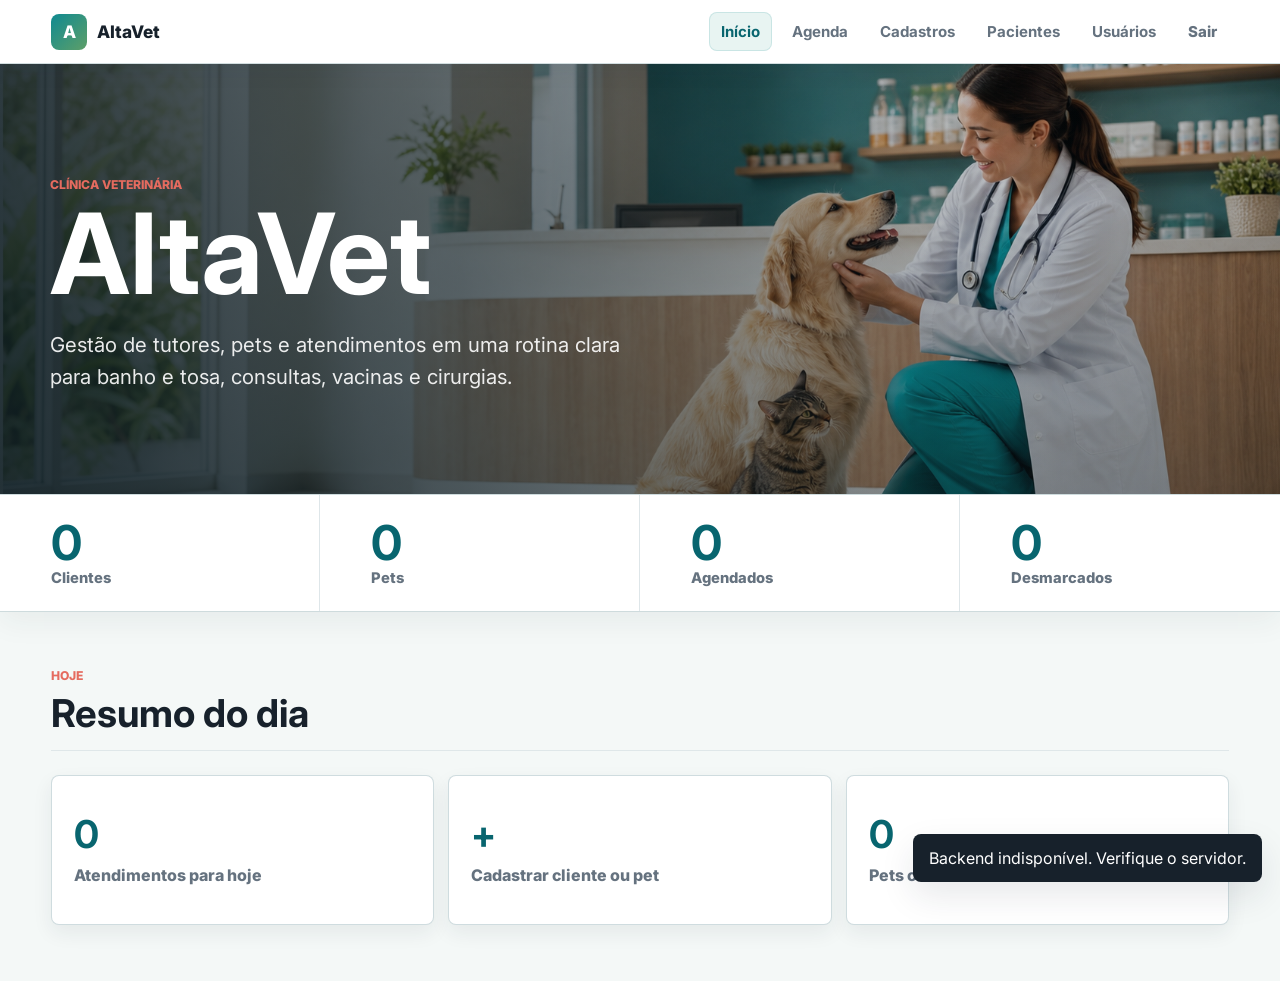
==== index.html @ d5cf708b "Add branded calendar date picker to agenda" ====
<!doctype html>
<html lang="pt-BR">
  <head>
    <meta charset="utf-8" />
    <meta name="viewport" content="width=device-width, initial-scale=1" />
    <title>Clínica AltaVet</title>
    <link rel="preconnect" href="https://fonts.googleapis.com" />
    <link rel="preconnect" href="https://fonts.gstatic.com" crossorigin />
    <link href="https://fonts.googleapis.com/css2?family=Inter:wght@400;500;600;700;800&display=swap" rel="stylesheet" />
    <link rel="stylesheet" href="/styles.css?v=20260717-branded-datepicker" />
  </head>
  <body>
    <header class="topbar">
      <a class="brand" href="#dashboard" data-nav="dashboard" aria-label="Clínica AltaVet">
        <span class="brand-mark">A</span>
        <span>AltaVet</span>
      </a>
      <nav class="nav" aria-label="Navegação principal">
        <a href="#dashboard" data-nav="dashboard">Início</a>
        <a href="#agenda" data-nav="agenda">Agenda</a>
        <a href="#cadastros" data-nav="cadastros">Cadastros</a>
        <a href="#pacientes" data-nav="pacientes">Pacientes</a>
        <a href="#usuarios" data-nav="usuarios">Usuários</a>
        <button class="nav-button" type="button" id="logoutButton">Sair</button>
      </nav>
    </header>

    <main>
      <section class="app-page is-active" id="dashboard" data-page="dashboard">
        <div class="dashboard-hero">
          <img src="/assets/clinica-hero.png" alt="Recepção de clínica veterinária com veterinária, cão e gato" />
          <div class="dashboard-copy">
            <p class="eyebrow">Clínica Veterinária</p>
            <h1>AltaVet</h1>
            <p>Gestão de tutores, pets e atendimentos em uma rotina clara para banho e tosa, consultas, vacinas e cirurgias.</p>
          </div>
        </div>

        <section class="summary-band" aria-label="Resumo da clínica">
          <div class="metric">
            <strong id="totalClientes">0</strong>
            <span>Clientes</span>
          </div>
          <div class="metric">
            <strong id="totalPets">0</strong>
            <span>Pets</span>
          </div>
          <div class="metric">
            <strong id="totalAgendados">0</strong>
            <span>Agendados</span>
          </div>
          <div class="metric">
            <strong id="totalCancelados">0</strong>
            <span>Desmarcados</span>
          </div>
        </section>

        <section class="workspace">
          <div class="section-heading">
            <p class="eyebrow">Hoje</p>
            <h2>Resumo do dia</h2>
          </div>
          <div class="dashboard-grid">
            <button class="dashboard-tile" type="button" data-open-page="agenda">
              <strong id="todayAppointments">0</strong>
              <span>Atendimentos para hoje</span>
            </button>
            <button class="dashboard-tile" type="button" data-open-page="cadastros">
              <strong>+</strong>
              <span>Cadastrar cliente ou pet</span>
            </button>
            <button class="dashboard-tile" type="button" data-open-page="pacientes">
              <strong id="petsWithHistory">0</strong>
              <span>Pets com histórico</span>
            </button>
          </div>
        </section>
      </section>

      <section class="app-page" id="agenda" data-page="agenda">
        <section class="workspace">
          <div class="section-heading">
            <p class="eyebrow">Atendimentos</p>
            <h2>Agenda</h2>
          </div>

          <div class="app-grid">
            <form class="panel form-panel" id="appointmentForm">
              <div class="panel-head">
                <h3>Novo agendamento</h3>
                <span class="pill">Agenda</span>
              </div>

              <label>
                Pet
                <select id="appointmentPet" required></select>
              </label>

              <div class="field-row">
                <label>
                  Serviço
                  <select id="appointmentType" required>
                    <option value="Banho e tosa">Banho e tosa</option>
                    <option value="Consulta">Consulta</option>
                    <option value="Vacina">Vacina</option>
                    <option value="Cirurgia">Cirurgia</option>
                  </select>
                </label>
                <label>
                  Data
                  <input id="appointmentDate" type="date" required />
                </label>
              </div>

              <div class="field-row">
                <label>
                  Horário
                  <input id="appointmentTime" type="time" required />
                </label>
                <label>
                  Profissional
                  <input id="appointmentProfessional" type="text" placeholder="Luiz Wagner Krieger Amorim" />
                </label>
              </div>

              <label>
                Observações
                <textarea id="appointmentNotes" rows="3" placeholder="Ex.: vacina V10, retorno pós-cirúrgico, tosa higiênica"></textarea>
              </label>

              <button class="primary-button" type="submit">Marcar atendimento</button>
            </form>

            <div class="panel list-panel">
              <div class="panel-head">
                <div>
                  <h3>Agenda do dia</h3>
                  <div class="date-field inline-date" id="agendaDatePicker">
                    <span class="date-label">Data</span>
                    <button class="date-trigger" type="button" id="agendaDateTrigger" aria-haspopup="dialog" aria-expanded="false">
                      <span id="agendaDateText">--/--/----</span>
                      <span class="date-trigger-icon" aria-hidden="true"></span>
                    </button>
                    <input id="agendaDate" type="hidden" />
                    <div class="date-popover" id="agendaDatePopover" hidden>
                      <div class="date-popover-head">
                        <button type="button" class="date-nav-button" data-calendar-nav="prev" aria-label="MÃªs anterior">‹</button>
                        <strong id="agendaCalendarMonth"></strong>
                        <button type="button" class="date-nav-button" data-calendar-nav="next" aria-label="PrÃ³ximo mÃªs">›</button>
                      </div>
                      <div class="date-weekdays" aria-hidden="true">
                        <span>Dom</span>
                        <span>Seg</span>
                        <span>Ter</span>
                        <span>Qua</span>
                        <span>Qui</span>
                        <span>Sex</span>
                        <span>SÃ¡b</span>
                      </div>
                      <div class="date-days" id="agendaCalendarDays"></div>
                    </div>
                  </div>
                </div>
                <div class="segmented" role="tablist" aria-label="Filtro de agenda">
                  <button class="is-active" type="button" data-filter="ativos">Ativos</button>
                  <button type="button" data-filter="todos">Todos</button>
                </div>
              </div>
              <div class="appointments" id="appointmentsList"></div>
            </div>
          </div>
        </section>
      </section>

      <section class="app-page" id="cadastros" data-page="cadastros">
        <section class="workspace alt">
          <div class="section-heading">
            <p class="eyebrow">Tutores e pacientes</p>
            <h2>Cadastros</h2>
          </div>

          <div class="app-grid">
            <form class="panel form-panel" id="clientForm">
              <div class="panel-head">
                <h3>Cadastrar cliente</h3>
                <span class="pill coral">Tutor</span>
              </div>

              <label>
                Nome do tutor
                <input id="clientName" type="text" required placeholder="Nome completo" />
              </label>

              <div class="field-row">
                <label>
                  Telefone
                  <input id="clientPhone" type="tel" required placeholder="(00) 00000-0000" />
                </label>
                <label>
                  E-mail
                  <input id="clientEmail" type="email" placeholder="cliente@email.com" />
                </label>
              </div>

              <label>
                Endereço
                <input id="clientAddress" type="text" placeholder="Rua, número, bairro" />
              </label>

              <button class="primary-button" type="submit">Salvar cliente</button>
            </form>

            <form class="panel form-panel" id="petForm">
              <div class="panel-head">
                <h3>Cadastrar pet</h3>
                <span class="pill green">Paciente</span>
              </div>

              <label>
                Tutor
                <select id="petOwner" required></select>
              </label>

              <div class="field-row">
                <label>
                  Nome do pet
                  <input id="petName" type="text" required placeholder="Nome" />
                </label>
                <label>
                  Espécie
                  <select id="petSpecies" required>
                    <option value="Cão">Cão</option>
                    <option value="Gato">Gato</option>
                    <option value="Ave">Ave</option>
                    <option value="Outro">Outro</option>
                  </select>
                </label>
              </div>

              <div class="field-row">
                <label>
                  Raça
                  <input id="petBreed" type="text" placeholder="SRD, Poodle, Persa..." />
                </label>
                <label>
                  Idade
                  <input id="petAge" type="number" min="0" max="80" placeholder="0" />
                </label>
              </div>

              <label>
                Observações clínicas
                <textarea id="petNotes" rows="3" placeholder="Alergias, medicações, comportamento"></textarea>
              </label>

              <button class="primary-button" type="submit">Salvar pet</button>
            </form>
          </div>
        </section>
      </section>

      <section class="app-page" id="pacientes" data-page="pacientes">
        <section class="workspace">
          <div class="section-heading">
            <p class="eyebrow">Relacionamentos</p>
            <h2>Clientes e pets vinculados</h2>
          </div>
          <div class="patient-toolbar">
            <label>
              Pesquisar
              <input id="patientSearch" type="search" placeholder="Buscar por pet, tutor, telefone, espécie..." />
            </label>
            <span id="patientCount" class="patient-count">0 Pets</span>
          </div>
          <div class="directory" id="directoryList"></div>
          <div class="pagination" id="patientPagination"></div>
        </section>
      </section>

      <section class="app-page" id="usuarios" data-page="usuarios">
        <section class="workspace alt">
          <div class="section-heading">
            <p class="eyebrow">Acesso seguro</p>
            <h2>Usuários</h2>
          </div>

          <div class="app-grid">
            <form class="panel form-panel" id="userForm">
              <div class="panel-head">
                <h3>Criar usuário</h3>
                <span class="pill">MFA</span>
              </div>

              <label>
                Usuário
                <input id="newUsername" type="text" required autocomplete="off" placeholder="ex.: recepcao" />
              </label>

              <label>
                Senha temporária
                <input id="newUserPassword" type="password" required minlength="8" autocomplete="new-password" placeholder="mínimo 8 caracteres" />
              </label>

              <p class="form-note">No primeiro login, esse usuário deverá escanear o QR Code em um aplicativo Authenticator.</p>

              <button class="primary-button" type="submit">Criar usuário</button>
            </form>

            <div class="panel list-panel">
              <div class="panel-head">
                <h3>Usuários cadastrados</h3>
                <span class="pill green">Acesso</span>
              </div>
              <div class="users-list" id="usersList"></div>
            </div>
          </div>
        </section>
      </section>
    </main>

    <div class="toast" id="toast" role="status" aria-live="polite"></div>

    <script src="/app.js?v=20260717-branded-datepicker"></script>
  </body>
</html>
---- styles.css ----
:root {
  --ink: #17212b;
  --muted: #65727f;
  --line: #d9e2e5;
  --paper: #fbfdfc;
  --panel: #ffffff;
  --teal: #0f8a91;
  --teal-dark: #08656f;
  --coral: #e56b5f;
  --green: #5e9f68;
  --gold: #d89b36;
  --shadow: 0 14px 34px rgba(26, 44, 58, 0.1);
  --shadow-soft: 0 8px 20px rgba(26, 44, 58, 0.07);
}

* {
  box-sizing: border-box;
}

html {
  scroll-behavior: smooth;
}

body {
  margin: 0;
  min-width: 320px;
  color: var(--ink);
  background: #f4f8f7;
  font-family: Inter, system-ui, -apple-system, BlinkMacSystemFont, "Segoe UI", sans-serif;
}

button,
input,
select,
textarea {
  font: inherit;
}

button,
a {
  -webkit-tap-highlight-color: transparent;
}

.topbar {
  position: sticky;
  top: 0;
  z-index: 10;
  display: flex;
  align-items: center;
  justify-content: space-between;
  gap: 20px;
  padding: 12px clamp(18px, 4vw, 56px);
  background: rgba(255, 255, 255, 0.94);
  border-bottom: 1px solid rgba(198, 213, 216, 0.78);
  backdrop-filter: blur(18px);
  box-shadow: 0 8px 22px rgba(26, 44, 58, 0.05);
}

.brand,
.nav a,
.primary-link,
.secondary-link {
  color: inherit;
  text-decoration: none;
}

.brand {
  display: inline-flex;
  align-items: center;
  gap: 10px;
  font-weight: 800;
  font-size: 1.08rem;
  letter-spacing: 0;
}

.brand-mark {
  display: grid;
  width: 36px;
  height: 36px;
  place-items: center;
  color: #fff;
  background: linear-gradient(135deg, var(--teal), var(--green));
  border-radius: 8px;
}

.nav {
  display: flex;
  align-items: center;
  flex-wrap: wrap;
  gap: 8px;
  color: var(--muted);
  font-size: 0.94rem;
  font-weight: 700;
}

.nav a {
  min-height: 38px;
  display: inline-flex;
  align-items: center;
  padding: 10px 12px;
  border-radius: 8px;
}

.nav-button {
  min-height: 38px;
  padding: 0 12px;
  color: var(--muted);
  background: transparent;
  border: 0;
  border-radius: 8px;
  font-weight: 800;
  cursor: pointer;
}

.nav a:hover,
.nav a.is-active,
.nav-button:hover {
  color: var(--teal-dark);
  background: #e8f4f2;
}

.nav a.is-active {
  box-shadow: inset 0 0 0 1px rgba(15, 138, 145, 0.14);
}

.app-page {
  display: none;
}

.app-page.is-active {
  display: block;
}

.app-page:not(#dashboard) {
  min-height: calc(100vh - 65px);
  background:
    linear-gradient(180deg, rgba(248, 251, 250, 0.9), rgba(248, 251, 250, 0.78)),
    url("/assets/clinica-hero.png") center / cover no-repeat;
}

.dashboard-hero {
  position: relative;
  min-height: 430px;
  overflow: hidden;
  isolation: isolate;
}

.dashboard-hero img {
  position: absolute;
  inset: 0;
  width: 100%;
  height: 100%;
  object-fit: cover;
  object-position: center;
  z-index: -2;
}

.dashboard-hero::after {
  position: absolute;
  inset: 0;
  z-index: -1;
  content: "";
  background:
    linear-gradient(90deg, rgba(12, 27, 33, 0.86) 0%, rgba(12, 27, 33, 0.62) 36%, rgba(12, 27, 33, 0.18) 72%),
    linear-gradient(0deg, rgba(12, 27, 33, 0.3), rgba(12, 27, 33, 0.02));
}

.dashboard-copy {
  position: relative;
  z-index: 1;
  display: flex;
  min-height: inherit;
  width: min(1180px, calc(100% - 36px));
  margin: 0 auto;
  padding: 84px 0 72px;
  flex-direction: column;
  justify-content: center;
  align-items: flex-start;
  color: #fff;
}

.eyebrow {
  margin: 0 0 10px;
  color: var(--coral);
  font-size: 0.76rem;
  font-weight: 800;
  letter-spacing: 0;
  text-transform: uppercase;
}

.dashboard-copy h1 {
  margin: 0;
  max-width: 620px;
  font-size: clamp(3.2rem, 10vw, 7rem);
  line-height: 0.92;
  letter-spacing: 0;
}

.dashboard-copy p:not(.eyebrow) {
  max-width: 600px;
  margin: 24px 0 0;
  color: rgba(255, 255, 255, 0.9);
  font-size: clamp(1.05rem, 2vw, 1.28rem);
  line-height: 1.55;
}

.primary-link,
.secondary-link,
.primary-button,
.ghost-button,
.danger-button {
  display: inline-flex;
  min-height: 44px;
  align-items: center;
  justify-content: center;
  padding: 0 18px;
  border: 0;
  border-radius: 8px;
  font-weight: 800;
  cursor: pointer;
}

.primary-link,
.primary-button {
  color: #fff;
  background: var(--teal);
}

.primary-link:hover,
.primary-button:hover {
  background: var(--teal-dark);
}

.secondary-link {
  color: #fff;
  border: 1px solid rgba(255, 255, 255, 0.5);
  background: rgba(255, 255, 255, 0.12);
}

.summary-band {
  display: grid;
  grid-template-columns: repeat(4, minmax(0, 1fr));
  gap: 0;
  background: #fff;
  border-block: 1px solid rgba(198, 213, 216, 0.85);
  box-shadow: 0 10px 28px rgba(26, 44, 58, 0.06);
}

.dashboard-grid {
  display: grid;
  width: min(1180px, 100%);
  margin: 0 auto;
  grid-template-columns: repeat(3, minmax(0, 1fr));
  gap: 14px;
}

.dashboard-tile {
  display: grid;
  min-height: 150px;
  align-content: center;
  gap: 12px;
  padding: 22px;
  color: var(--ink);
  background: #fff;
  border: 1px solid rgba(202, 217, 220, 0.9);
  border-radius: 8px;
  box-shadow: var(--shadow-soft);
  text-align: left;
  cursor: pointer;
  transition: transform 160ms ease, border-color 160ms ease, box-shadow 160ms ease;
}

.dashboard-tile:hover {
  border-color: var(--teal);
  box-shadow: var(--shadow);
  transform: translateY(-2px);
}

.dashboard-tile strong {
  color: var(--teal-dark);
  font-size: 2.4rem;
  line-height: 1;
}

.dashboard-tile span {
  color: var(--muted);
  font-weight: 800;
  line-height: 1.25;
}

.metric {
  padding: 24px clamp(18px, 4vw, 56px);
  background: #fff;
  border-right: 1px solid rgba(217, 226, 229, 0.86);
}

.metric:last-child {
  border-right: 0;
}

.metric strong {
  display: block;
  color: var(--teal-dark);
  font-size: clamp(2rem, 4vw, 3rem);
  line-height: 1;
}

.metric span {
  color: var(--muted);
  font-size: 0.92rem;
  font-weight: 800;
  line-height: 1.25;
}

.workspace {
  padding: 56px clamp(18px, 4vw, 56px);
}

.app-page:not(#dashboard) .workspace {
  width: min(1240px, calc(100% - 28px));
  margin: 24px auto;
  padding: 36px clamp(16px, 3vw, 34px);
  background: rgba(255, 255, 255, 0.9);
  border: 1px solid rgba(203, 217, 220, 0.92);
  border-radius: 8px;
  box-shadow: 0 18px 56px rgba(26, 44, 58, 0.11);
  backdrop-filter: blur(12px);
}

.workspace.compact {
  padding-block: 34px;
}

.workspace.alt {
  background: #eef6f3;
  border-block: 1px solid var(--line);
}

.app-page:not(#dashboard) .workspace.alt {
  background: rgba(247, 252, 250, 0.88);
  border: 1px solid rgba(217, 226, 229, 0.9);
}

.section-heading {
  width: min(1180px, 100%);
  margin: 0 auto 24px;
  padding-bottom: 16px;
  border-bottom: 1px solid rgba(217, 226, 229, 0.76);
}

.section-heading h2 {
  margin: 0;
  font-size: clamp(1.75rem, 3vw, 2.55rem);
  letter-spacing: 0;
  line-height: 1.05;
}

.app-grid {
  display: grid;
  width: min(1180px, 100%);
  margin: 0 auto;
  grid-template-columns: minmax(320px, 0.9fr) minmax(360px, 1.1fr);
  gap: 18px;
  align-items: start;
}

.panel {
  background: var(--panel);
  border: 1px solid rgba(202, 217, 220, 0.95);
  border-radius: 8px;
  box-shadow: var(--shadow-soft);
}

.form-panel,
.list-panel {
  padding: 22px;
}

.panel-head {
  display: flex;
  align-items: center;
  justify-content: space-between;
  gap: 12px;
  margin-bottom: 18px;
}

.panel-head h3 {
  margin: 0;
  font-size: 1.05rem;
  line-height: 1.25;
}

.inline-date {
  max-width: 220px;
  margin-top: 10px;
}

.date-field {
  position: relative;
  display: grid;
  gap: 7px;
}

.date-label {
  color: #344452;
  font-size: 0.86rem;
  font-weight: 800;
  line-height: 1.25;
}

.date-trigger {
  display: inline-flex;
  width: 100%;
  min-height: 44px;
  align-items: center;
  justify-content: space-between;
  gap: 12px;
  padding: 0 12px;
  color: var(--ink);
  background: #fbfdfc;
  border: 1px solid #cbdadd;
  border-radius: 8px;
  font-weight: 800;
  cursor: pointer;
  transition: border-color 160ms ease, box-shadow 160ms ease, background 160ms ease;
}

.date-trigger:hover,
.date-trigger[aria-expanded="true"] {
  background: #fff;
  border-color: var(--teal);
  box-shadow: 0 0 0 3px rgba(15, 138, 145, 0.14);
}

.date-trigger-icon {
  position: relative;
  width: 18px;
  height: 18px;
  border: 2px solid var(--teal-dark);
  border-top-width: 4px;
  border-radius: 5px;
  opacity: 0.9;
}

.date-trigger-icon::before,
.date-trigger-icon::after {
  position: absolute;
  top: -7px;
  width: 2px;
  height: 6px;
  content: "";
  background: var(--teal-dark);
  border-radius: 999px;
}

.date-trigger-icon::before {
  left: 3px;
}

.date-trigger-icon::after {
  right: 3px;
}

.date-popover {
  position: absolute;
  top: calc(100% + 8px);
  left: 0;
  z-index: 30;
  width: 292px;
  padding: 14px;
  background: rgba(255, 255, 255, 0.98);
  border: 1px solid rgba(202, 217, 220, 0.96);
  border-radius: 8px;
  box-shadow: 0 18px 44px rgba(26, 44, 58, 0.16);
}

.date-popover-head {
  display: grid;
  grid-template-columns: 34px 1fr 34px;
  align-items: center;
  gap: 8px;
  margin-bottom: 12px;
}

.date-popover-head strong {
  color: var(--ink);
  font-size: 0.94rem;
  text-align: center;
  text-transform: capitalize;
}

.date-nav-button {
  min-height: 34px;
  color: var(--teal-dark);
  background: #e8f4f2;
  border: 1px solid transparent;
  border-radius: 8px;
  font-size: 1.18rem;
  font-weight: 800;
  cursor: pointer;
}

.date-nav-button:hover {
  border-color: #b8d8d4;
  background: #dff0ed;
}

.date-weekdays,
.date-days {
  display: grid;
  grid-template-columns: repeat(7, 1fr);
  gap: 4px;
}

.date-weekdays {
  margin-bottom: 6px;
  color: var(--muted);
  font-size: 0.72rem;
  font-weight: 800;
  text-align: center;
  text-transform: uppercase;
}

.date-day {
  min-height: 34px;
  color: var(--ink);
  background: transparent;
  border: 1px solid transparent;
  border-radius: 8px;
  font-size: 0.84rem;
  font-weight: 700;
  cursor: pointer;
}

.date-day:hover {
  color: var(--teal-dark);
  background: #e8f4f2;
}

.date-day.is-today {
  border-color: rgba(15, 138, 145, 0.34);
}

.date-day.is-selected {
  color: #fff;
  background: var(--teal);
  border-color: var(--teal);
  box-shadow: 0 8px 18px rgba(15, 138, 145, 0.24);
}

.date-day.is-muted {
  color: #9aa6ad;
}

.pill {
  display: inline-flex;
  min-height: 28px;
  align-items: center;
  padding: 0 10px;
  color: #fff;
  background: var(--teal);
  border-radius: 999px;
  font-size: 0.76rem;
  font-weight: 800;
  text-transform: uppercase;
}

.pill.coral {
  background: var(--coral);
}

.pill.green {
  background: var(--green);
}

form {
  display: grid;
  gap: 14px;
}

label {
  display: grid;
  gap: 7px;
  color: #344452;
  font-size: 0.86rem;
  font-weight: 800;
  line-height: 1.25;
}

input,
select,
textarea {
  width: 100%;
  min-height: 44px;
  color: var(--ink);
  background: #fbfdfc;
  border: 1px solid #cbdadd;
  border-radius: 8px;
  outline: 0;
  padding: 10px 12px;
  transition: border-color 160ms ease, box-shadow 160ms ease, background 160ms ease;
}

textarea {
  min-height: 86px;
  resize: vertical;
}

input:focus,
select:focus,
textarea:focus {
  background: #fff;
  border-color: var(--teal);
  box-shadow: 0 0 0 3px rgba(15, 138, 145, 0.16);
}

.field-row {
  display: grid;
  grid-template-columns: repeat(2, minmax(0, 1fr));
  gap: 12px;
}

.segmented {
  display: inline-grid;
  grid-template-columns: repeat(2, 1fr);
  min-width: 150px;
  padding: 4px;
  background: #eef4f5;
  border: 1px solid var(--line);
  border-radius: 8px;
}

.segmented button {
  min-height: 32px;
  border: 0;
  color: var(--muted);
  background: transparent;
  border-radius: 6px;
  font-size: 0.8rem;
  font-weight: 800;
  cursor: pointer;
}

.segmented button.is-active {
  color: var(--teal-dark);
  background: #fff;
  box-shadow: 0 4px 12px rgba(23, 33, 43, 0.1);
}

.appointments,
.directory,
.users-list {
  display: grid;
  gap: 12px;
}

.appointment-card,
.client-card,
.user-card {
  display: grid;
  gap: 12px;
  padding: 16px;
  background: #fff;
  border: 1px solid rgba(202, 217, 220, 0.95);
  border-left: 5px solid var(--teal);
  border-radius: 8px;
  box-shadow: 0 6px 16px rgba(26, 44, 58, 0.05);
}

.appointment-card.cancelado {
  opacity: 0.74;
  border-left-color: #9aa6ad;
}

.appointment-card.Consulta {
  border-left-color: var(--teal);
}

.appointment-card.Vacina {
  border-left-color: var(--green);
}

.appointment-card.Cirurgia {
  border-left-color: var(--coral);
}

.appointment-card.Banho {
  border-left-color: var(--gold);
}

.card-top {
  display: flex;
  align-items: flex-start;
  justify-content: space-between;
  gap: 12px;
}

.card-title {
  margin: 0;
  font-size: 1rem;
  line-height: 1.25;
}

.card-meta,
.pet-line {
  margin: 4px 0 0;
  color: var(--muted);
  font-size: 0.88rem;
  line-height: 1.45;
}

.status {
  display: inline-flex;
  min-height: 26px;
  align-items: center;
  padding: 0 9px;
  border-radius: 999px;
  font-size: 0.72rem;
  font-weight: 800;
  text-transform: uppercase;
  letter-spacing: 0.02em;
}

.status.agendado {
  color: #075e50;
  background: #dff4ef;
}

.status.cancelado {
  color: #6d3b38;
  background: #f8dfdc;
}

.card-actions {
  display: flex;
  flex-wrap: wrap;
  gap: 8px;
}

.ghost-button,
.danger-button {
  min-height: 36px;
  padding: 0 12px;
  font-size: 0.82rem;
  transition: background 160ms ease, border-color 160ms ease, transform 160ms ease;
}

.ghost-button {
  color: var(--teal-dark);
  background: #e8f4f2;
  border: 1px solid transparent;
}

.danger-button {
  color: #fff;
  background: var(--coral);
  border: 1px solid transparent;
}

.ghost-button:hover {
  border-color: #b8d8d4;
  background: #dff0ed;
}

.danger-button:hover {
  background: #d95f54;
}

.ghost-button:hover,
.danger-button:hover {
  transform: translateY(-1px);
}

.danger-button:disabled {
  cursor: not-allowed;
  opacity: 0.45;
}

.directory {
  width: min(1180px, 100%);
  margin: 0 auto;
  grid-template-columns: 1fr;
}

.client-card {
  align-content: start;
  border-left-color: var(--green);
}

.patient-toolbar {
  display: flex;
  width: min(1180px, 100%);
  margin: 0 auto 16px;
  align-items: end;
  justify-content: space-between;
  gap: 16px;
  padding: 12px;
  background: rgba(255, 255, 255, 0.82);
  border: 1px solid rgba(217, 226, 229, 0.8);
  border-radius: 8px;
  box-shadow: 0 6px 18px rgba(26, 44, 58, 0.05);
}

.patient-toolbar label {
  width: min(520px, 100%);
}

.patient-count {
  display: inline-flex;
  min-height: 38px;
  align-items: center;
  padding: 0 12px;
  color: var(--muted);
  background: #f8fbfa;
  border: 1px solid var(--line);
  border-radius: 8px;
  font-weight: 800;
  white-space: nowrap;
}

.patient-card {
  gap: 0;
  overflow: hidden;
  padding: 0;
  background: rgba(255, 255, 255, 0.98);
  border-left: 0;
  border-top: 4px solid var(--green);
  box-shadow: 0 10px 28px rgba(26, 44, 58, 0.08);
}

.patient-sections {
  display: grid;
  grid-template-columns: minmax(280px, 0.92fr) minmax(360px, 1.08fr);
  gap: 0;
}

.patient-section {
  display: grid;
  min-width: 0;
  gap: 14px;
  align-content: start;
  padding: 18px;
}

.patient-section + .patient-section {
  border-left: 1px solid rgba(217, 226, 229, 0.88);
}

.patient-card-head {
  display: grid;
  min-height: 118px;
  grid-template-columns: minmax(0, 1fr) minmax(190px, auto);
  align-items: start;
  gap: 18px;
}

.patient-info {
  min-width: 0;
}

.patient-info .eyebrow {
  margin-bottom: 8px;
}

.patient-info .card-title {
  font-size: 1.08rem;
}

.patient-info .card-meta {
  overflow-wrap: anywhere;
}

.patient-actions {
  justify-content: flex-end;
}

.patient-actions .ghost-button,
.patient-actions .danger-button {
  min-width: 104px;
}

.edit-form {
  display: grid;
  grid-template-columns: repeat(2, minmax(0, 1fr));
  gap: 12px;
  padding: 12px;
  background: #f8fbfa;
  border: 1px solid rgba(202, 217, 220, 0.95);
  border-radius: 8px;
}

.edit-form .card-actions,
.edit-wide {
  grid-column: 1 / -1;
}

.pagination {
  display: flex;
  width: min(1180px, 100%);
  margin: 18px auto 0;
  flex-wrap: wrap;
  justify-content: center;
  gap: 8px;
}

.pagination button {
  min-width: 40px;
  min-height: 38px;
  color: var(--teal-dark);
  background: #e8f4f2;
  border: 0;
  border-radius: 8px;
  font-weight: 800;
  cursor: pointer;
}

.pagination button.is-active {
  color: #fff;
  background: var(--teal);
}

.user-card {
  grid-template-columns: minmax(0, 1fr) auto;
  align-items: center;
}

.form-note {
  margin: 0;
  color: var(--muted);
  font-size: 0.88rem;
  line-height: 1.45;
}

.pet-chip-list {
  display: grid;
  gap: 10px;
}

.pet-chip {
  display: inline-flex;
  align-items: center;
  min-height: 32px;
  padding: 0 10px;
  color: #28414a;
  background: #eef6f3;
  border: 1px solid #cde2d6;
  border-radius: 999px;
  font-size: 0.8rem;
  font-weight: 800;
}

.pet-history {
  display: grid;
  gap: 10px;
  padding: 14px;
  background: #f8fbfa;
  border: 1px solid rgba(202, 217, 220, 0.95);
  border-radius: 8px;
}

.pet-history-head {
  display: flex;
  align-items: center;
  justify-content: space-between;
  gap: 10px;
}

.history-count {
  color: var(--muted);
  font-size: 0.78rem;
  font-weight: 800;
  white-space: nowrap;
  text-transform: uppercase;
}

.history-list {
  display: grid;
  gap: 8px;
  margin: 0;
  padding-left: 18px;
  color: var(--muted);
  font-size: 0.84rem;
}

.history-list li strong,
.history-list li span {
  display: block;
  line-height: 1.35;
}

.history-list li strong {
  color: var(--ink);
}

.empty {
  padding: 26px;
  color: var(--muted);
  background: #fff;
  border: 1px dashed #adbec4;
  border-radius: 8px;
  text-align: center;
  line-height: 1.45;
  box-shadow: 0 6px 18px rgba(26, 44, 58, 0.04);
}

.toast {
  position: fixed;
  right: 18px;
  bottom: 18px;
  z-index: 20;
  max-width: min(420px, calc(100vw - 36px));
  padding: 14px 16px;
  color: #fff;
  background: var(--ink);
  border-radius: 8px;
  box-shadow: var(--shadow);
  transform: translateY(24px);
  opacity: 0;
  pointer-events: none;
  transition: transform 180ms ease, opacity 180ms ease;
}

.toast.show {
  transform: translateY(0);
  opacity: 1;
}

@media (max-width: 920px) {
  .app-grid,
  .directory,
  .dashboard-grid,
  .patient-sections {
    grid-template-columns: 1fr;
  }

  .patient-section + .patient-section {
    border-top: 1px solid var(--line);
    border-left: 0;
  }

  .patient-card-head {
    min-height: auto;
  }

  .summary-band {
    grid-template-columns: repeat(2, minmax(0, 1fr));
  }
}

@media (max-width: 760px) {
  .topbar {
    align-items: stretch;
    flex-direction: column;
    gap: 10px;
    padding: 10px 14px;
  }

  .nav {
    width: 100%;
    flex-wrap: nowrap;
    justify-content: flex-start;
    overflow-x: auto;
    padding-bottom: 2px;
    scrollbar-width: none;
  }

  .nav::-webkit-scrollbar {
    display: none;
  }

  .nav a,
  .nav-button {
    flex: 0 0 auto;
    min-height: 38px;
    padding-inline: 11px;
    white-space: nowrap;
  }

  .app-page:not(#dashboard) {
    min-height: calc(100vh - 106px);
    background-position: center top;
  }

  .app-page:not(#dashboard) .workspace {
    width: calc(100% - 20px);
    margin-block: 10px;
  }

  .section-heading {
    margin-bottom: 16px;
  }
}

@media (max-width: 640px) {
  .topbar {
    padding-inline: 12px;
  }

  .nav {
    gap: 6px;
  }

  .dashboard-hero {
    min-height: 430px;
  }

  .dashboard-copy {
    width: min(100% - 28px, 1180px);
    padding: 54px 0 48px;
  }

  .dashboard-copy h1 {
    font-size: clamp(2.6rem, 16vw, 4rem);
  }

  .summary-band,
  .field-row,
  .edit-form {
    grid-template-columns: 1fr;
  }

  .patient-toolbar {
    align-items: stretch;
    flex-direction: column;
    padding: 10px;
  }

  .workspace {
    padding-block: 36px;
  }

  .app-page:not(#dashboard) .workspace {
    padding: 24px 14px;
  }

  .patient-section {
    padding: 14px;
  }

  .patient-card-head {
    grid-template-columns: 1fr;
    gap: 12px;
  }

  .patient-actions {
    display: grid;
    grid-template-columns: repeat(2, minmax(0, 1fr));
  }

  .patient-actions .ghost-button,
  .patient-actions .danger-button {
    min-width: 0;
    width: 100%;
  }

  .panel-head,
  .card-top,
  .user-card {
    align-items: stretch;
  }

  .panel-head,
  .card-top {
    flex-direction: column;
  }

  .form-panel,
  .list-panel,
  .patient-card {
    padding: 14px;
  }

  .card-actions:not(.patient-actions) > button,
  .card-actions:not(.patient-actions) > a {
    width: 100%;
  }

  .pagination button {
    min-width: 38px;
  }

  .pet-history-head {
    align-items: flex-start;
    flex-direction: column;
  }

  .user-card {
    grid-template-columns: 1fr;
  }

  .segmented {
    width: 100%;
  }
}
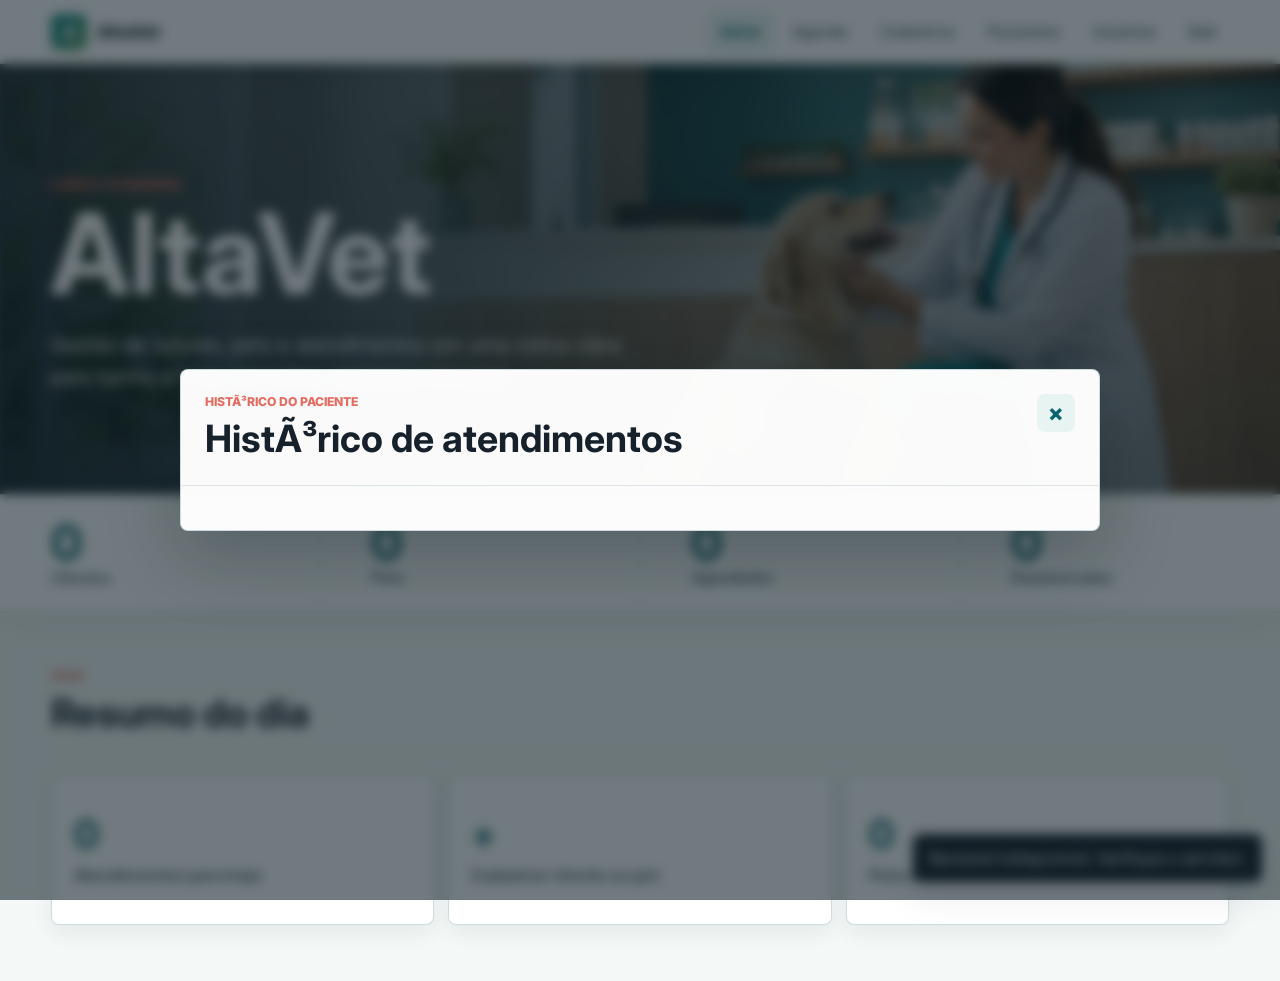
==== commit dc714d1f: "Add pet appointment history modal" ====
--- a/index.html
+++ b/index.html
@@ -7,7 +7,7 @@
     <link rel="preconnect" href="https://fonts.googleapis.com" />
     <link rel="preconnect" href="https://fonts.gstatic.com" crossorigin />
     <link href="https://fonts.googleapis.com/css2?family=Inter:wght@400;500;600;700;800&display=swap" rel="stylesheet" />
-    <link rel="stylesheet" href="/styles.css?v=20260717-branded-datepicker" />
+    <link rel="stylesheet" href="/styles.css?v=20260717-pet-history" />
   </head>
   <body>
     <header class="topbar">
@@ -318,8 +318,22 @@
       </section>
     </main>
 
+    <div class="modal-backdrop" id="petHistoryModal" hidden>
+      <section class="modal-panel pet-history-modal" role="dialog" aria-modal="true" aria-labelledby="petHistoryTitle">
+        <div class="modal-head">
+          <div>
+            <p class="eyebrow">HistÃ³rico do paciente</p>
+            <h2 id="petHistoryTitle">HistÃ³rico de atendimentos</h2>
+            <p class="modal-subtitle" id="petHistorySubtitle"></p>
+          </div>
+          <button class="modal-close" type="button" id="closePetHistory" aria-label="Fechar histÃ³rico">×</button>
+        </div>
+        <div class="modal-body" id="petHistoryDetails"></div>
+      </section>
+    </div>
+
     <div class="toast" id="toast" role="status" aria-live="polite"></div>
 
-    <script src="/app.js?v=20260717-branded-datepicker"></script>
+    <script src="/app.js?v=20260717-pet-history"></script>
   </body>
 </html>
--- a/styles.css
+++ b/styles.css
@@ -29,6 +29,10 @@
   font-family: Inter, system-ui, -apple-system, BlinkMacSystemFont, "Segoe UI", sans-serif;
 }
 
+body.modal-open {
+  overflow: hidden;
+}
+
 button,
 input,
 select,
@@ -226,6 +230,12 @@
   background: var(--teal);
 }
 
+.compact-button {
+  min-height: 36px;
+  padding: 0 12px;
+  font-size: 0.82rem;
+}
+
 .primary-link:hover,
 .primary-button:hover {
   background: var(--teal-dark);
@@ -875,7 +885,8 @@
 }
 
 .patient-actions .ghost-button,
-.patient-actions .danger-button {
+.patient-actions .danger-button,
+.patient-actions .primary-button {
   min-width: 104px;
 }
 
@@ -1001,6 +1012,159 @@
   text-align: center;
   line-height: 1.45;
   box-shadow: 0 6px 18px rgba(26, 44, 58, 0.04);
+}
+
+.modal-backdrop {
+  position: fixed;
+  inset: 0;
+  z-index: 40;
+  display: grid;
+  place-items: center;
+  padding: 22px;
+  background: rgba(12, 27, 33, 0.58);
+  backdrop-filter: blur(6px);
+}
+
+.modal-panel {
+  display: grid;
+  width: min(920px, 100%);
+  max-height: min(760px, calc(100vh - 44px));
+  overflow: hidden;
+  background: rgba(255, 255, 255, 0.98);
+  border: 1px solid rgba(202, 217, 220, 0.96);
+  border-radius: 8px;
+  box-shadow: 0 24px 70px rgba(12, 27, 33, 0.28);
+}
+
+.modal-head {
+  display: flex;
+  align-items: flex-start;
+  justify-content: space-between;
+  gap: 18px;
+  padding: 24px 24px 18px;
+  border-bottom: 1px solid rgba(217, 226, 229, 0.86);
+}
+
+.modal-head h2 {
+  margin: 0;
+  font-size: clamp(1.6rem, 3vw, 2.35rem);
+  line-height: 1.05;
+}
+
+.modal-subtitle {
+  margin: 8px 0 0;
+  color: var(--muted);
+  font-size: 0.94rem;
+  font-weight: 700;
+  line-height: 1.45;
+}
+
+.modal-close {
+  flex: 0 0 auto;
+  width: 38px;
+  height: 38px;
+  color: var(--teal-dark);
+  background: #e8f4f2;
+  border: 1px solid transparent;
+  border-radius: 8px;
+  font-size: 1.45rem;
+  font-weight: 800;
+  line-height: 1;
+  cursor: pointer;
+}
+
+.modal-close:hover {
+  border-color: #b8d8d4;
+  background: #dff0ed;
+}
+
+.modal-body {
+  overflow: auto;
+  padding: 20px 24px 24px;
+}
+
+.history-summary {
+  display: flex;
+  margin-bottom: 14px;
+  flex-wrap: wrap;
+  gap: 10px;
+}
+
+.history-summary span {
+  display: inline-flex;
+  min-height: 34px;
+  align-items: center;
+  padding: 0 12px;
+  color: var(--teal-dark);
+  background: #e8f4f2;
+  border: 1px solid #cde2d6;
+  border-radius: 999px;
+  font-size: 0.82rem;
+  font-weight: 800;
+}
+
+.history-detail-list {
+  display: grid;
+  gap: 12px;
+}
+
+.history-detail-card {
+  display: grid;
+  gap: 14px;
+  padding: 16px;
+  background: #fff;
+  border: 1px solid rgba(202, 217, 220, 0.95);
+  border-left: 5px solid var(--teal);
+  border-radius: 8px;
+  box-shadow: 0 6px 16px rgba(26, 44, 58, 0.05);
+}
+
+.history-detail-head {
+  display: flex;
+  align-items: flex-start;
+  justify-content: space-between;
+  gap: 14px;
+}
+
+.history-detail-head h3 {
+  margin: 0;
+  font-size: 1.06rem;
+  line-height: 1.25;
+}
+
+.history-detail-grid {
+  display: grid;
+  grid-template-columns: repeat(2, minmax(0, 1fr));
+  gap: 12px;
+  margin: 0;
+}
+
+.history-detail-grid div {
+  min-width: 0;
+  padding: 12px;
+  background: #f8fbfa;
+  border: 1px solid rgba(217, 226, 229, 0.86);
+  border-radius: 8px;
+}
+
+.history-detail-grid dt {
+  margin: 0 0 4px;
+  color: var(--muted);
+  font-size: 0.75rem;
+  font-weight: 800;
+  text-transform: uppercase;
+}
+
+.history-detail-grid dd {
+  margin: 0;
+  color: var(--ink);
+  font-size: 0.92rem;
+  line-height: 1.45;
+  overflow-wrap: anywhere;
+}
+
+.history-detail-wide {
+  grid-column: 1 / -1;
 }
 
 .toast {
@@ -1148,7 +1312,8 @@
   }
 
   .patient-actions .ghost-button,
-  .patient-actions .danger-button {
+  .patient-actions .danger-button,
+  .patient-actions .primary-button {
     min-width: 0;
     width: 100%;
   }
@@ -1191,4 +1356,29 @@
   .segmented {
     width: 100%;
   }
-}
+
+  .modal-backdrop {
+    padding: 10px;
+    place-items: end center;
+  }
+
+  .modal-panel {
+    max-height: calc(100vh - 20px);
+  }
+
+  .modal-head {
+    padding: 18px 16px 14px;
+  }
+
+  .modal-body {
+    padding: 16px;
+  }
+
+  .history-detail-head {
+    flex-direction: column;
+  }
+
+  .history-detail-grid {
+    grid-template-columns: 1fr;
+  }
+}
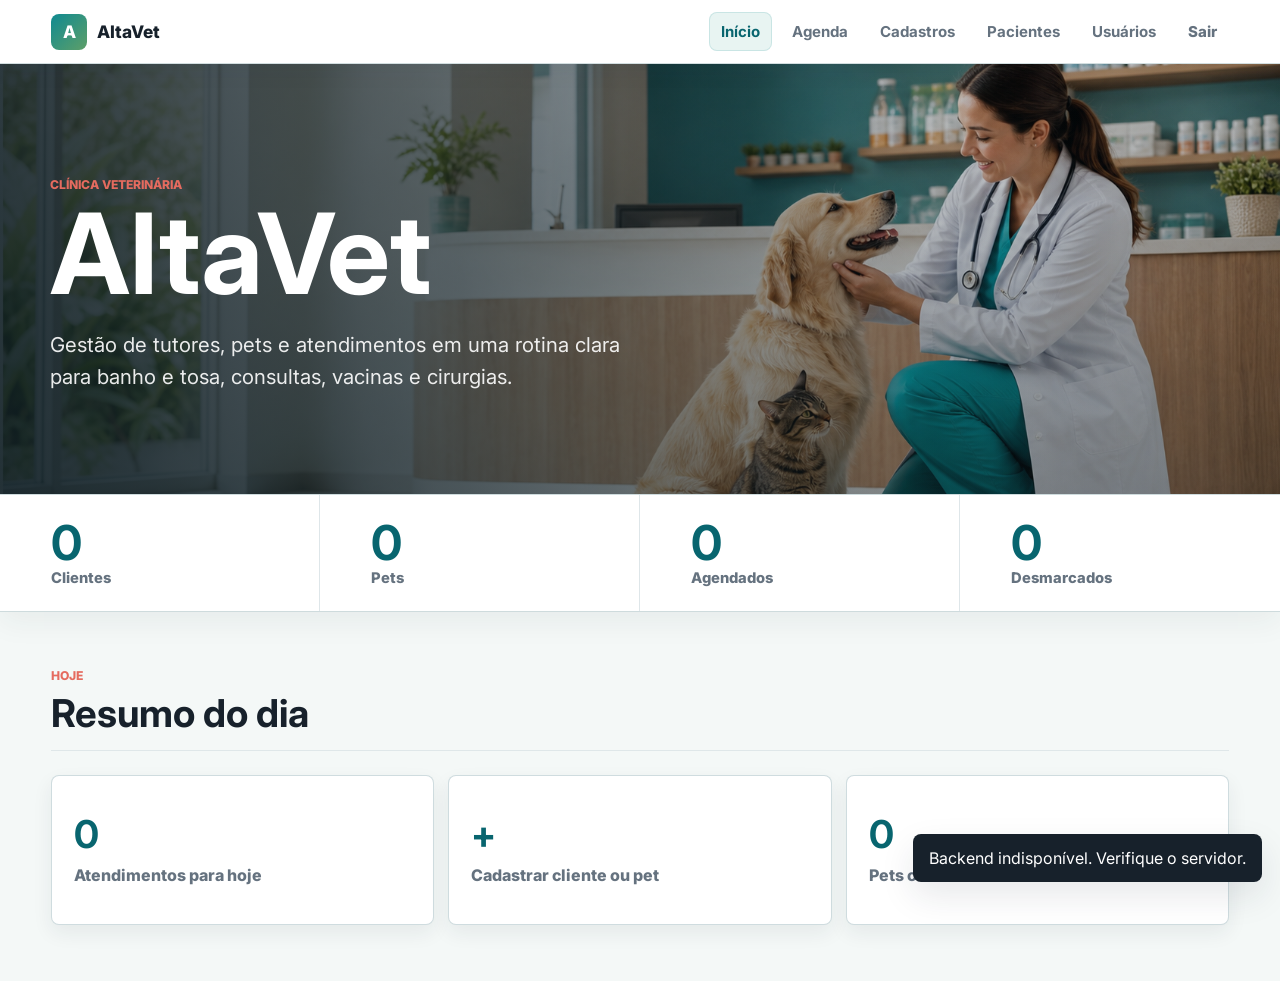
==== commit e670b6b7: "Fix modal close visibility and history encoding" ====
--- a/index.html
+++ b/index.html
@@ -7,7 +7,7 @@
     <link rel="preconnect" href="https://fonts.googleapis.com" />
     <link rel="preconnect" href="https://fonts.gstatic.com" crossorigin />
     <link href="https://fonts.googleapis.com/css2?family=Inter:wght@400;500;600;700;800&display=swap" rel="stylesheet" />
-    <link rel="stylesheet" href="/styles.css?v=20260717-pet-history" />
+    <link rel="stylesheet" href="/styles.css?v=20260717-modal-close" />
   </head>
   <body>
     <header class="topbar">
@@ -322,11 +322,11 @@
       <section class="modal-panel pet-history-modal" role="dialog" aria-modal="true" aria-labelledby="petHistoryTitle">
         <div class="modal-head">
           <div>
-            <p class="eyebrow">HistÃ³rico do paciente</p>
-            <h2 id="petHistoryTitle">HistÃ³rico de atendimentos</h2>
+            <p class="eyebrow">Histórico do paciente</p>
+            <h2 id="petHistoryTitle">Histórico de atendimentos</h2>
             <p class="modal-subtitle" id="petHistorySubtitle"></p>
           </div>
-          <button class="modal-close" type="button" id="closePetHistory" aria-label="Fechar histÃ³rico">×</button>
+          <button class="modal-close" type="button" id="closePetHistory" aria-label="Fechar histórico">×</button>
         </div>
         <div class="modal-body" id="petHistoryDetails"></div>
       </section>
@@ -334,6 +334,6 @@
 
     <div class="toast" id="toast" role="status" aria-live="polite"></div>
 
-    <script src="/app.js?v=20260717-pet-history"></script>
+    <script src="/app.js?v=20260717-modal-close"></script>
   </body>
 </html>
--- a/styles.css
+++ b/styles.css
@@ -1025,6 +1025,10 @@
   backdrop-filter: blur(6px);
 }
 
+.modal-backdrop[hidden] {
+  display: none;
+}
+
 .modal-panel {
   display: grid;
   width: min(920px, 100%);
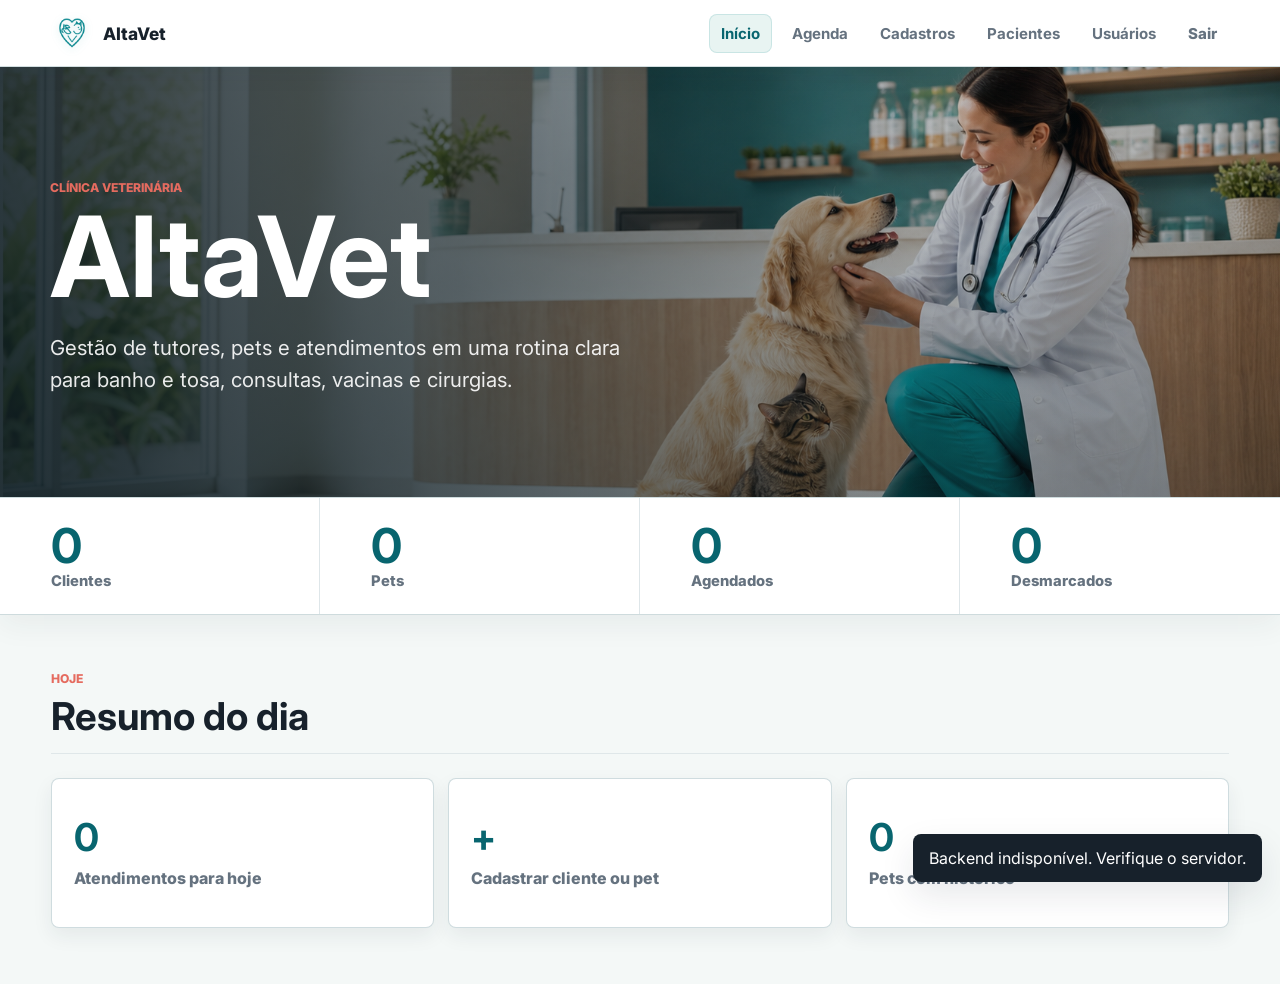
==== commit fb6bdbb5: "Add AltaVet logo and favicon branding" ====
--- a/index.html
+++ b/index.html
@@ -4,15 +4,16 @@
     <meta charset="utf-8" />
     <meta name="viewport" content="width=device-width, initial-scale=1" />
     <title>Clínica AltaVet</title>
+    <link rel="icon" type="image/png" href="/assets/favicon.png?v=20260717-logo" />
     <link rel="preconnect" href="https://fonts.googleapis.com" />
     <link rel="preconnect" href="https://fonts.gstatic.com" crossorigin />
     <link href="https://fonts.googleapis.com/css2?family=Inter:wght@400;500;600;700;800&display=swap" rel="stylesheet" />
-    <link rel="stylesheet" href="/styles.css?v=20260717-modal-close" />
+    <link rel="stylesheet" href="/styles.css?v=20260717-logo" />
   </head>
   <body>
     <header class="topbar">
       <a class="brand" href="#dashboard" data-nav="dashboard" aria-label="Clínica AltaVet">
-        <span class="brand-mark">A</span>
+        <span class="brand-mark"><img src="/assets/altavet-logo.png" alt="" /></span>
         <span>AltaVet</span>
       </a>
       <nav class="nav" aria-label="Navegação principal">
@@ -334,6 +335,6 @@
 
     <div class="toast" id="toast" role="status" aria-live="polite"></div>
 
-    <script src="/app.js?v=20260717-modal-close"></script>
+    <script src="/app.js?v=20260717-logo"></script>
   </body>
 </html>
--- a/styles.css
+++ b/styles.css
@@ -78,13 +78,21 @@
 }
 
 .brand-mark {
-  display: grid;
-  width: 36px;
-  height: 36px;
-  place-items: center;
-  color: #fff;
-  background: linear-gradient(135deg, var(--teal), var(--green));
-  border-radius: 8px;
+  display: inline-flex;
+  width: 42px;
+  height: 42px;
+  align-items: center;
+  justify-content: center;
+  background: transparent;
+  border-radius: 0;
+}
+
+.brand-mark img {
+  display: block;
+  width: 100%;
+  height: 100%;
+  object-fit: contain;
+  filter: drop-shadow(0 2px 4px rgba(15, 138, 145, 0.18));
 }
 
 .nav {
